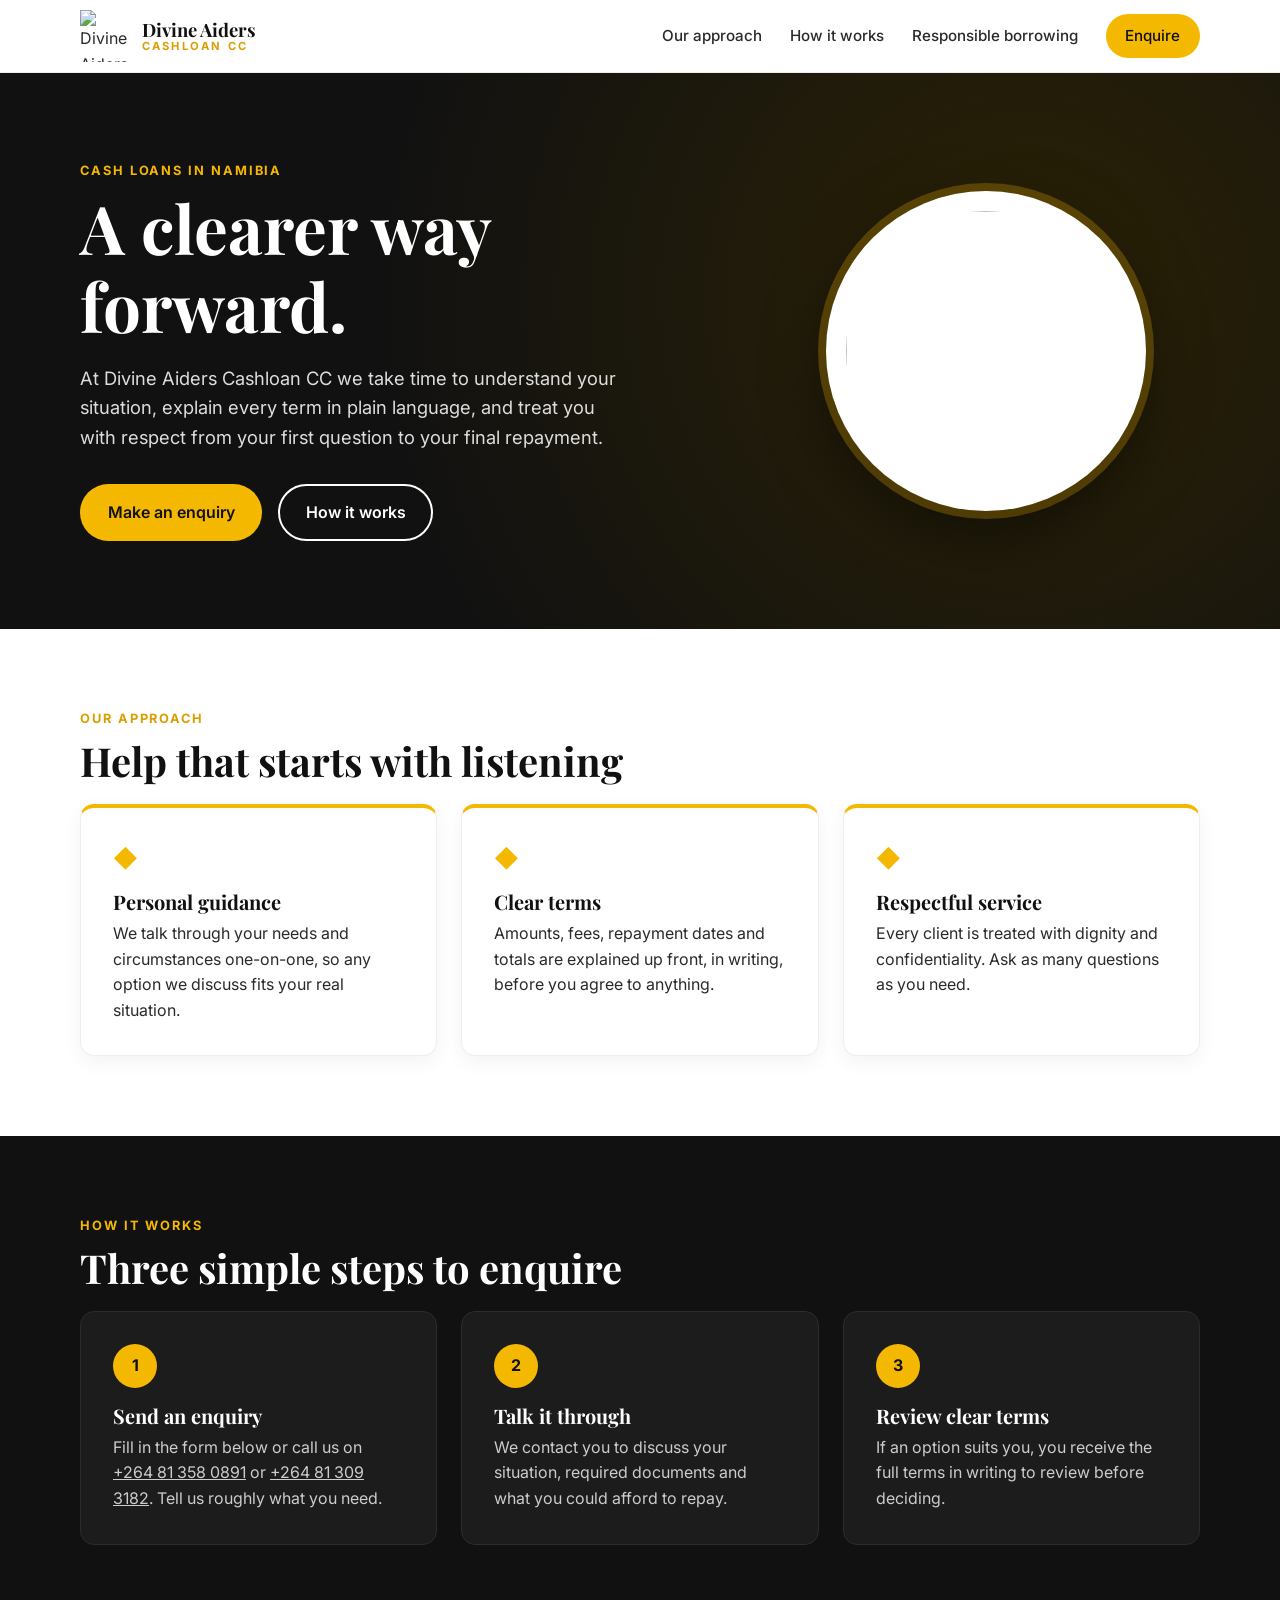
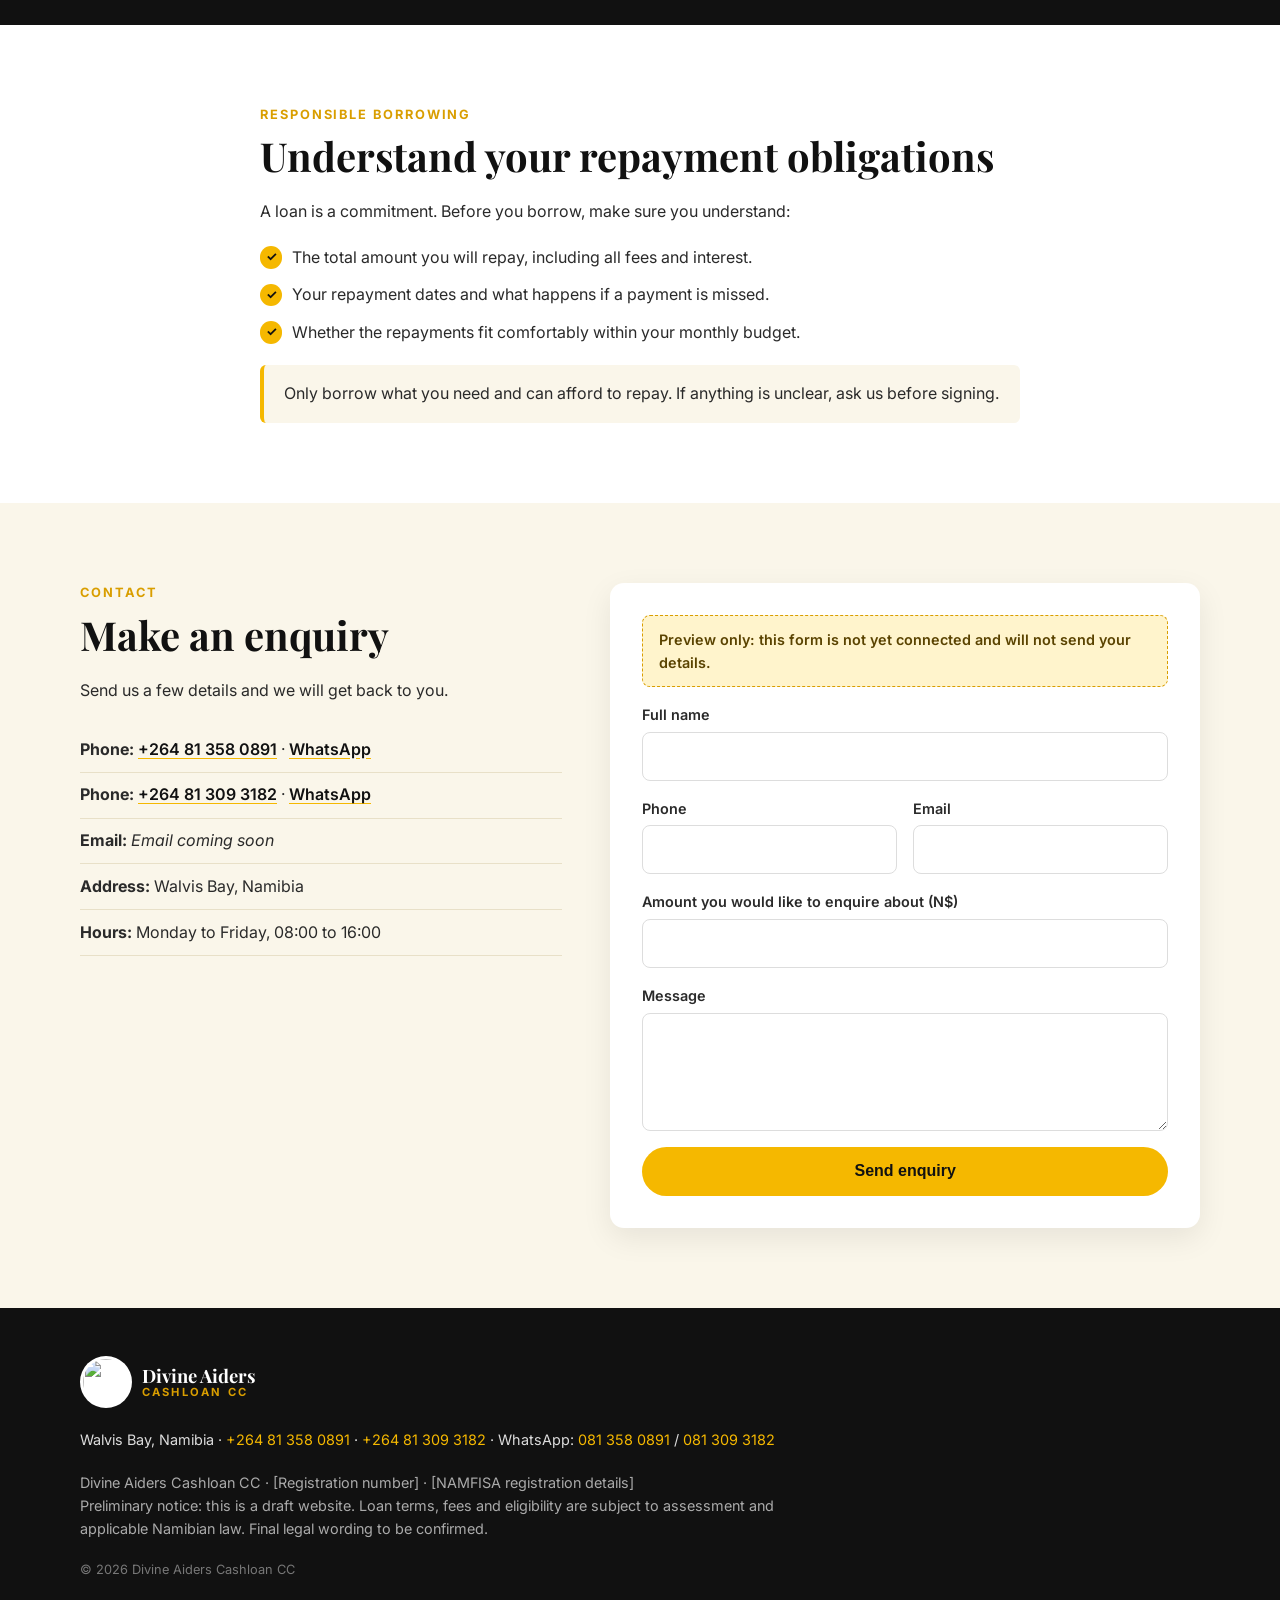
==== index.html @ 738d582b "Add files via upload" ====
<!DOCTYPE html>
<!-- ============================================================
     Divine Aiders Cashloan CC — website DRAFT (front-end only)
     Files: index.html (content/structure), styles.css (look),
            script.js (small interactions), assets/ (images).
     Text in [square brackets] is a PLACEHOLDER to replace with
     real, verified details before publishing.
     ============================================================ -->
<html lang="en">
<head>
  <!-- Basic page settings: character set + mobile-friendly scaling -->
  <meta charset="UTF-8">
  <meta name="viewport" content="width=device-width, initial-scale=1.0">
  <title>Divine Aiders Cashloan CC | A clearer way forward</title>
  <meta name="description" content="Divine Aiders Cashloan CC, Namibia. Personal guidance, clear terms and respectful service.">
  <link rel="icon" href="assets/logo-transparent.png">
  <!-- Google Fonts: Playfair Display for headings, Inter for body text -->
  <link rel="preconnect" href="https://fonts.googleapis.com">
  <link rel="preconnect" href="https://fonts.gstatic.com" crossorigin>
  <link href="https://fonts.googleapis.com/css2?family=Inter:wght@400;500;600;700&family=Playfair+Display:wght@600;700&display=swap" rel="stylesheet">
  <!-- Our own stylesheet -->
  <link rel="stylesheet" href="styles.css">
</head>
<body>

  <!-- ===== HEADER: logo + navigation menu (sticks to top) ===== -->
  <header class="site-header">
    <div class="container header-inner">
      <a href="#home" class="brand">
        <img src="assets/logo.svg" alt="Divine Aiders Cashloan CC logo" width="56" height="56">
        <span class="brand-text">Divine Aiders<small>Cashloan CC</small></span>
      </a>
      <!-- Hamburger button: only visible on small screens (see CSS + script.js) -->
      <button class="nav-toggle" aria-label="Open menu" aria-expanded="false">
        <span></span><span></span><span></span>
      </button>
      <!-- Each link jumps to a section with the matching id below -->
      <nav class="site-nav">
        <a href="#approach">Our approach</a>
        <a href="#how">How it works</a>
        <a href="#responsible">Responsible borrowing</a>
        <a href="#contact" class="btn btn-gold btn-sm">Enquire</a>
      </nav>
    </div>
  </header>

  <main>
    <!-- ===== HERO: the first thing visitors see ===== -->
    <section id="home" class="hero">
      <div class="container hero-inner">
        <div class="hero-copy">
          <p class="eyebrow">Cash loans in Namibia</p>
          <h1>A clearer way forward.</h1>
          <p class="lead">At Divine Aiders Cashloan CC we take time to understand your situation, explain every term in plain language, and treat you with respect from your first question to your final repayment.</p>
          <div class="hero-actions">
            <a href="#contact" class="btn btn-gold">Make an enquiry</a>
            <a href="#how" class="btn btn-outline">How it works</a>
          </div>
        </div>
        <div class="hero-art">
          <img src="assets/logo.svg" alt="" width="320" height="320">
        </div>
      </div>
    </section>

    <!-- ===== OUR APPROACH: three "cards" in a grid ===== -->
    <section id="approach" class="section">
      <div class="container">
        <p class="eyebrow">Our approach</p>
        <h2>Help that starts with listening</h2>
        <div class="cards">
          <article class="card">
            <div class="icon">&#9670;</div>
            <h3>Personal guidance</h3>
            <p>We talk through your needs and circumstances one-on-one, so any option we discuss fits your real situation.</p>
          </article>
          <article class="card">
            <div class="icon">&#9670;</div>
            <h3>Clear terms</h3>
            <p>Amounts, fees, repayment dates and totals are explained up front, in writing, before you agree to anything.</p>
          </article>
          <article class="card">
            <div class="icon">&#9670;</div>
            <h3>Respectful service</h3>
            <p>Every client is treated with dignity and confidentiality. Ask as many questions as you need.</p>
          </article>
        </div>
      </div>
    </section>

    <!-- ===== HOW IT WORKS: numbered 3-step list on a dark background ===== -->
    <section id="how" class="section section-dark">
      <div class="container">
        <p class="eyebrow">How it works</p>
        <h2>Three simple steps to enquire</h2>
        <ol class="steps">
          <li><span class="num">1</span><h3>Send an enquiry</h3><p>Fill in the form below or call us on <a href="tel:+264813580891">+264 81 358 0891</a> or <a href="tel:+264813093182">+264 81 309 3182</a>. Tell us roughly what you need.</p></li>
          <li><span class="num">2</span><h3>Talk it through</h3><p>We contact you to discuss your situation, required documents and what you could afford to repay.</p></li>
          <li><span class="num">3</span><h3>Review clear terms</h3><p>If an option suits you, you receive the full terms in writing to review before deciding.</p></li>
        </ol>
      </div>
    </section>

    <!-- ===== RESPONSIBLE BORROWING ===== -->
    <section id="responsible" class="section">
      <div class="container narrow">
        <p class="eyebrow">Responsible borrowing</p>
        <h2>Understand your repayment obligations</h2>
        <p>A loan is a commitment. Before you borrow, make sure you understand:</p>
        <ul class="checklist">
          <li>The total amount you will repay, including all fees and interest.</li>
          <li>Your repayment dates and what happens if a payment is missed.</li>
          <li>Whether the repayments fit comfortably within your monthly budget.</li>
        </ul>
        <p class="note">Only borrow what you need and can afford to repay. If anything is unclear, ask us before signing.</p>
      </div>
    </section>

    <!-- ===== CONTACT: details + enquiry form ===== -->
    <section id="contact" class="section section-soft">
      <div class="container contact-grid">
        <div>
          <p class="eyebrow">Contact</p>
          <h2>Make an enquiry</h2>
          <p>Send us a few details and we will get back to you.</p>
          <ul class="contact-list">
            <!-- "tel:" links open the phone dialler; wa.me links open a WhatsApp chat -->
            <li><strong>Phone:</strong> <a href="tel:+264813580891">+264 81 358 0891</a> · <a href="https://wa.me/264813580891" target="_blank" rel="noopener">WhatsApp</a></li>
            <li><strong>Phone:</strong> <a href="tel:+264813093182">+264 81 309 3182</a> · <a href="https://wa.me/264813093182" target="_blank" rel="noopener">WhatsApp</a></li>
            <li><strong>Email:</strong> <em>Email coming soon</em></li>
            <li><strong>Address:</strong> Walvis Bay, Namibia</li>
            <li><strong>Hours:</strong> Monday to Friday, 08:00 to 16:00</li>
          </ul>
        </div>
        <!-- The form is NOT connected to anything yet. script.js stops
             it from submitting and shows a "preview" notice instead. -->
        <form id="enquiry-form" class="form" novalidate>
          <div class="preview-banner" role="note">Preview only: this form is not yet connected and will not send your details.</div>
          <label>Full name<input type="text" name="name" required autocomplete="name"></label>
          <div class="row">
            <label>Phone<input type="tel" name="phone" required autocomplete="tel"></label>
            <label>Email<input type="email" name="email" autocomplete="email"></label>
          </div>
          <label>Amount you would like to enquire about (N$)<input type="number" name="amount" min="0" step="100"></label>
          <label>Message<textarea name="message" rows="4"></textarea></label>
          <button type="submit" class="btn btn-gold">Send enquiry</button>
          <!-- Message shown by script.js when the button is clicked -->
          <p id="form-notice" class="form-notice" hidden></p>
        </form>
      </div>
    </section>
  </main>

  <!-- ===== FOOTER ===== -->
  <footer class="site-footer">
    <div class="container footer-inner">
      <div class="brand">
        <img src="assets/logo.svg" alt="" width="48" height="48">
        <span class="brand-text">Divine Aiders<small>Cashloan CC</small></span>
      </div>
      <p class="contact-foot">Walvis Bay, Namibia · <a href="tel:+264813580891">+264 81 358 0891</a> · <a href="tel:+264813093182">+264 81 309 3182</a> · WhatsApp: <a href="https://wa.me/264813580891" target="_blank" rel="noopener">081 358 0891</a> / <a href="https://wa.me/264813093182" target="_blank" rel="noopener">081 309 3182</a></p>
      <p class="legal">Divine Aiders Cashloan CC · [Registration number] · [NAMFISA registration details]<br>
      Preliminary notice: this is a draft website. Loan terms, fees and eligibility are subject to assessment and applicable Namibian law. Final legal wording to be confirmed.</p>
      <p class="copy">&copy; <span id="year"></span> Divine Aiders Cashloan CC</p>
    </div>
  </footer>

  <!-- JavaScript goes last so the page content loads first -->
  <script src="script.js"></script>
</body>
</html>
---- styles.css ----
/* ==========================================================
   styles.css — controls how the site LOOKS.
   Colours are stored once as "variables" so they are easy to change.
   ========================================================== */
:root {
  --gold: #F5B800;
  --gold-dark: #D99E00;
  --black: #111111;
  --ink: #2a2a2a;
  --muted: #6b6b6b;
  --soft: #faf6ea;
  --white: #ffffff;
  --radius: 14px;
}

/* Reset: consistent sizing and no default margins */
* { box-sizing: border-box; margin: 0; padding: 0; }
html { scroll-behavior: smooth; scroll-padding-top: 80px; }
body { font-family: "Inter", system-ui, sans-serif; color: var(--ink); line-height: 1.6; background: var(--white); }
img { max-width: 100%; display: block; }
h1, h2, h3 { font-family: "Playfair Display", Georgia, serif; color: var(--black); line-height: 1.15; }
h2 { font-size: clamp(1.8rem, 3.5vw, 2.5rem); margin-bottom: 1.25rem; }
h3 { font-size: 1.25rem; margin-bottom: .5rem; }
a { color: inherit; }

/* .container keeps content centred with a max width */
.container { width: min(1120px, 92%); margin: 0 auto; }
.narrow { max-width: 760px; }

.eyebrow { text-transform: uppercase; letter-spacing: .15em; font-size: .8rem; font-weight: 700; color: var(--gold-dark); margin-bottom: .5rem; }

/* Buttons */
.btn { display: inline-block; padding: .85rem 1.6rem; border-radius: 999px; font-weight: 600; text-decoration: none; border: 2px solid transparent; cursor: pointer; font-size: 1rem; transition: .2s; }
.btn-gold { background: var(--gold); color: var(--black); }
.btn-gold:hover { background: var(--gold-dark); }
.btn-outline { border-color: var(--white); color: var(--white); }
.btn-outline:hover { background: var(--white); color: var(--black); }
.btn-sm { padding: .5rem 1.1rem; }

/* ---------- Header ---------- */
.site-header { position: sticky; top: 0; z-index: 10; background: rgba(255,255,255,.96); border-bottom: 1px solid #eee; backdrop-filter: blur(6px); }
.header-inner { display: flex; align-items: center; justify-content: space-between; height: 72px; }
.brand { display: flex; align-items: center; gap: .6rem; text-decoration: none; }
.brand img { width: 52px; height: 52px; }
.brand-text { font-family: "Playfair Display", serif; font-weight: 700; font-size: 1.15rem; color: var(--black); line-height: 1.1; }
.brand-text small { display: block; font-family: "Inter", sans-serif; font-size: .7rem; letter-spacing: .2em; text-transform: uppercase; color: var(--gold-dark); }
.site-nav { display: flex; align-items: center; gap: 1.75rem; }
.site-nav a { text-decoration: none; font-weight: 500; font-size: .95rem; }
.site-nav a:not(.btn):hover { color: var(--gold-dark); }
.nav-toggle { display: none; background: none; border: 0; cursor: pointer; padding: .5rem; }
.nav-toggle span { display: block; width: 24px; height: 2px; background: var(--black); margin: 5px 0; }

/* ---------- Hero ---------- */
.hero { background: radial-gradient(circle at 80% 40%, #2b2205 0%, var(--black) 60%); color: #ddd; padding: 5.5rem 0; }
.hero-inner { display: grid; grid-template-columns: 1.2fr .8fr; gap: 3rem; align-items: center; }
.hero h1 { color: var(--white); font-size: clamp(2.5rem, 6vw, 4.2rem); margin-bottom: 1.25rem; }
.hero .eyebrow { color: var(--gold); }
.lead { font-size: 1.15rem; max-width: 34rem; margin-bottom: 2rem; }
.hero-actions { display: flex; gap: 1rem; flex-wrap: wrap; }
.hero-art img { background: var(--white); border-radius: 50%; padding: 1.25rem; margin: 0 auto; box-shadow: 0 0 0 8px rgba(245,184,0,.25), 0 20px 60px rgba(0,0,0,.5); }

/* ---------- Generic sections ---------- */
.section { padding: 5rem 0; }
.section-dark { background: var(--black); color: #ccc; }
.section-dark h2, .section-dark h3 { color: var(--white); }
.section-dark .eyebrow { color: var(--gold); }
.section-soft { background: var(--soft); }

/* Approach cards: CSS grid with 3 columns */
.cards { display: grid; grid-template-columns: repeat(3, 1fr); gap: 1.5rem; }
.card { background: var(--white); border: 1px solid #eee; border-top: 4px solid var(--gold); border-radius: var(--radius); padding: 2rem; box-shadow: 0 6px 20px rgba(0,0,0,.05); }
.icon { color: var(--gold); font-size: 1.5rem; margin-bottom: .75rem; }

/* Steps */
.steps { list-style: none; display: grid; grid-template-columns: repeat(3, 1fr); gap: 1.5rem; }
.steps li { background: #1c1c1c; border-radius: var(--radius); padding: 2rem; border: 1px solid #2c2c2c; }
.num { display: inline-grid; place-items: center; width: 44px; height: 44px; border-radius: 50%; background: var(--gold); color: var(--black); font-weight: 700; margin-bottom: 1rem; }

/* Responsible borrowing */
.checklist { list-style: none; margin: 1.25rem 0; }
.checklist li { padding-left: 2rem; position: relative; margin-bottom: .75rem; }
.checklist li::before { content: "✓"; position: absolute; left: 0; color: var(--black); background: var(--gold); width: 1.4rem; height: 1.4rem; border-radius: 50%; display: grid; place-items: center; font-size: .8rem; font-weight: 700; top: .1rem; }
.note { background: var(--soft); border-left: 4px solid var(--gold); padding: 1rem 1.25rem; border-radius: 6px; }

/* Contact */
.contact-grid { display: grid; grid-template-columns: .9fr 1.1fr; gap: 3rem; align-items: start; }
.contact-list { list-style: none; margin-top: 1.5rem; }
.contact-list li { padding: .6rem 0; border-bottom: 1px solid #e8e0c8; }
.form { background: var(--white); padding: 2rem; border-radius: var(--radius); box-shadow: 0 10px 30px rgba(0,0,0,.08); display: grid; gap: 1rem; }
.form label { display: grid; gap: .35rem; font-weight: 600; font-size: .9rem; }
.form input, .form textarea { font: inherit; font-weight: 400; padding: .75rem .9rem; border: 1px solid #ddd; border-radius: 8px; width: 100%; }
.form input:focus, .form textarea:focus { outline: 2px solid var(--gold); border-color: var(--gold); }
.row { display: grid; grid-template-columns: 1fr 1fr; gap: 1rem; }
.preview-banner { background: #fff4cc; border: 1px dashed var(--gold-dark); color: #5a4300; padding: .75rem 1rem; border-radius: 8px; font-size: .9rem; font-weight: 600; }
.form-notice { background: var(--black); color: var(--white); padding: .9rem 1rem; border-radius: 8px; font-size: .95rem; }

/* Footer */
.site-footer { background: var(--black); color: #aaa; padding: 3rem 0 2rem; font-size: .9rem; }
.site-footer .brand-text { color: var(--white); }
.site-footer .brand img { background: var(--white); border-radius: 50%; padding: 3px; }
.footer-inner { display: grid; gap: 1.25rem; }
.legal { max-width: 760px; }
.copy { color: #777; font-size: .8rem; }

/* ==========================================================
   RESPONSIVE: rules below apply only on screens ≤ 860px wide
   ========================================================== */
@media (max-width: 860px) {
  .nav-toggle { display: block; }
  /* Menu is hidden until the hamburger adds the "open" class */
  .site-nav { display: none; position: absolute; top: 72px; left: 0; right: 0; background: var(--white); flex-direction: column; padding: 1.25rem; gap: 1rem; border-bottom: 1px solid #eee; }
  .site-nav.open { display: flex; }
  .hero { padding: 3.5rem 0; }
  .hero-inner, .contact-grid { grid-template-columns: 1fr; }
  .hero-art { order: -1; }
  .hero-art img { width: 180px; height: 180px; }
  .cards, .steps { grid-template-columns: 1fr; }
  .section { padding: 3.5rem 0; }
}
@media (max-width: 480px) { .row { grid-template-columns: 1fr; } .form { padding: 1.25rem; } }

/* Contact links */
.contact-list a { color: var(--black); font-weight: 600; text-decoration-color: var(--gold); text-underline-offset: 3px; }
.contact-foot a { color: var(--gold); text-decoration: none; }
.contact-foot { color: #ddd; }
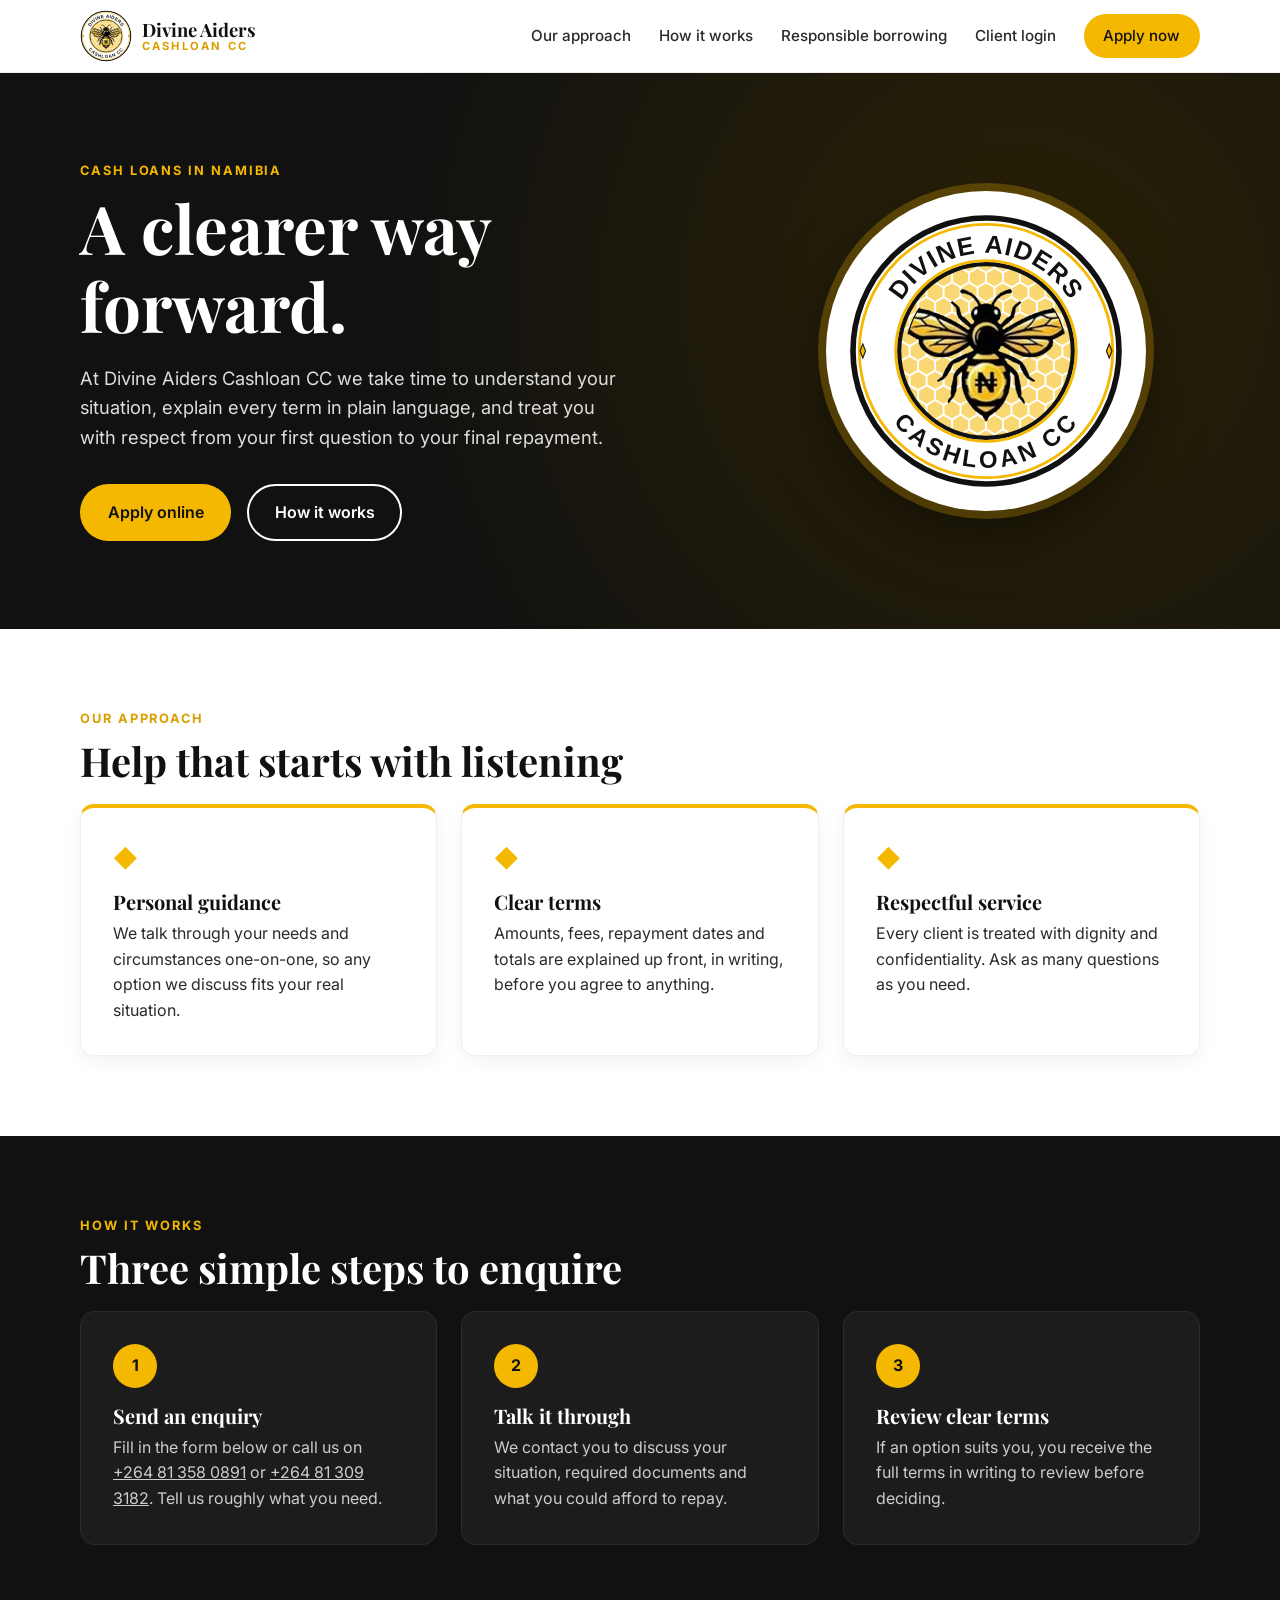
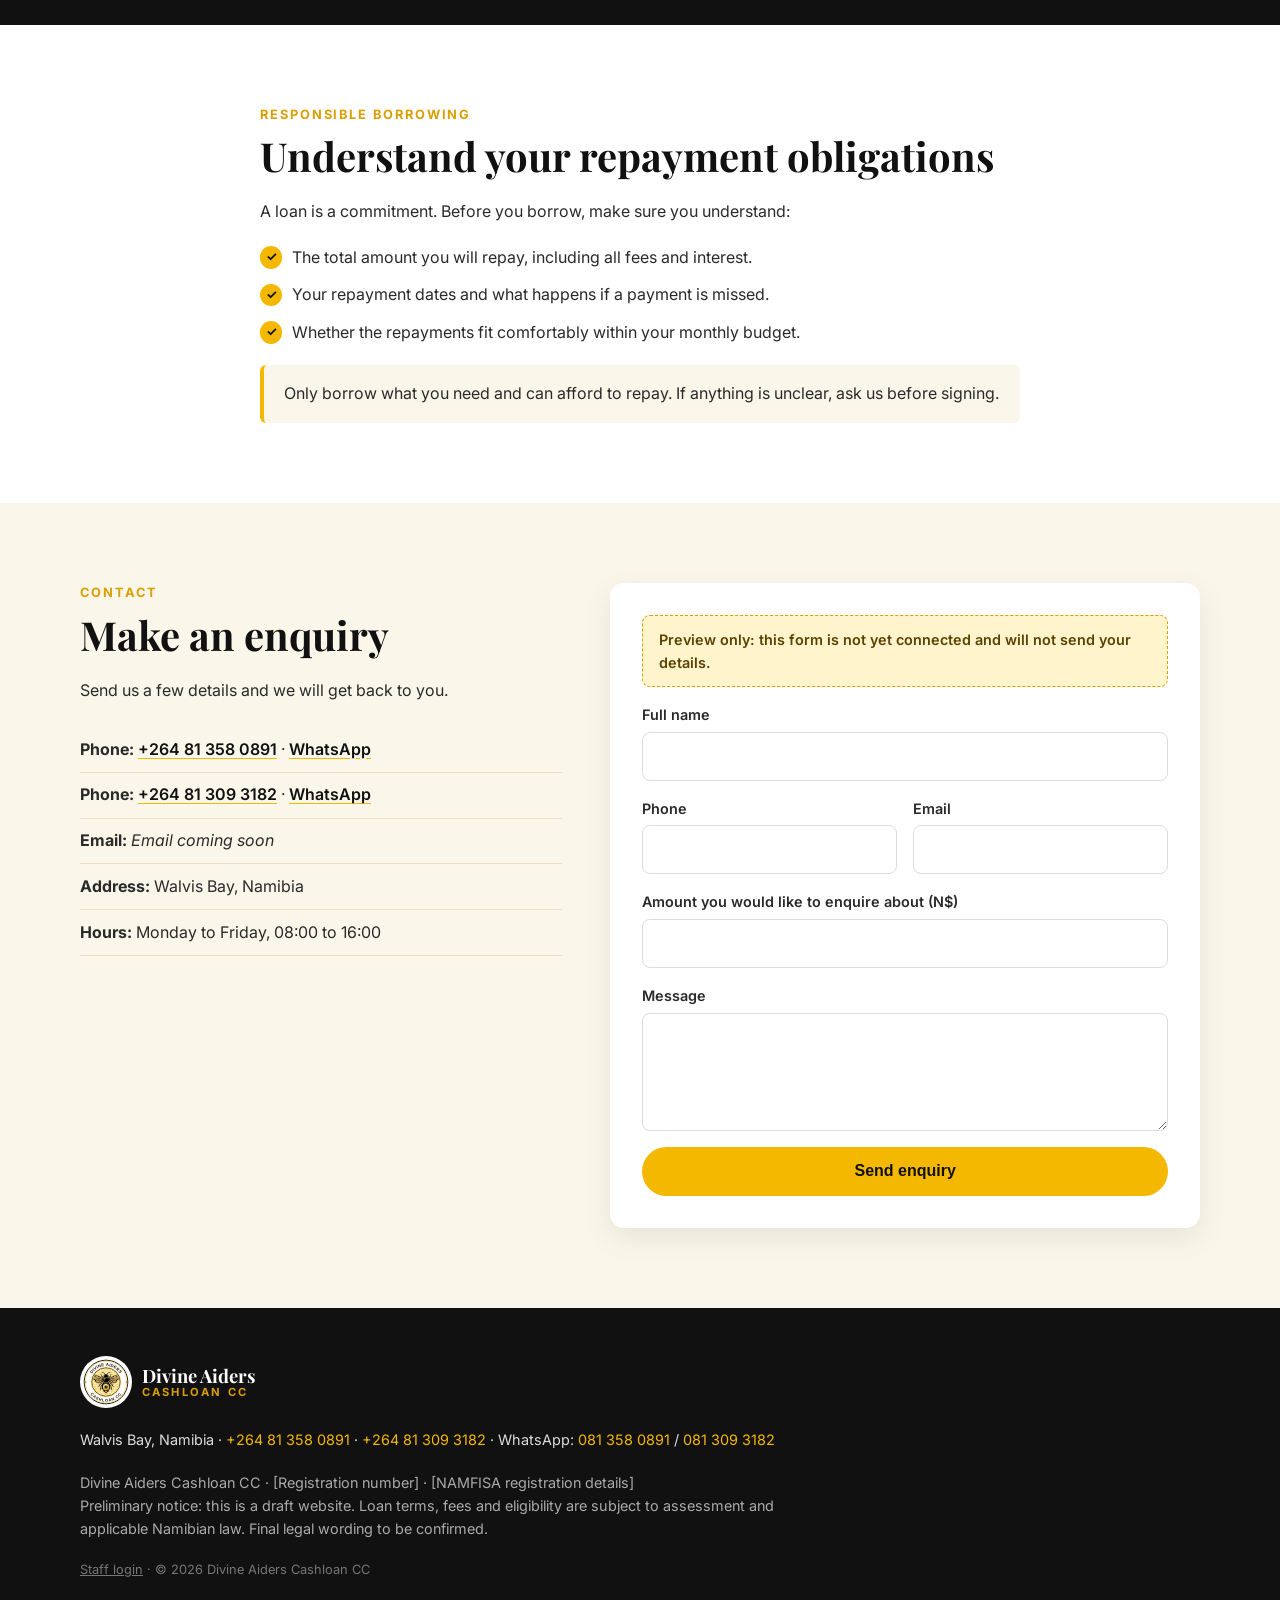
==== commit eaa01d6d: "Add loan application, client and staff portals" ====
--- a/index.html
+++ b/index.html
@@ -39,7 +39,8 @@
         <a href="#approach">Our approach</a>
         <a href="#how">How it works</a>
         <a href="#responsible">Responsible borrowing</a>
-        <a href="#contact" class="btn btn-gold btn-sm">Enquire</a>
+        <a href="client.html">Client login</a>
+        <a href="apply.html" class="btn btn-gold btn-sm">Apply now</a>
       </nav>
     </div>
   </header>
@@ -53,7 +54,7 @@
           <h1>A clearer way forward.</h1>
           <p class="lead">At Divine Aiders Cashloan CC we take time to understand your situation, explain every term in plain language, and treat you with respect from your first question to your final repayment.</p>
           <div class="hero-actions">
-            <a href="#contact" class="btn btn-gold">Make an enquiry</a>
+            <a href="apply.html" class="btn btn-gold">Apply online</a>
             <a href="#how" class="btn btn-outline">How it works</a>
           </div>
         </div>
@@ -161,7 +162,7 @@
       <p class="contact-foot">Walvis Bay, Namibia · <a href="tel:+264813580891">+264 81 358 0891</a> · <a href="tel:+264813093182">+264 81 309 3182</a> · WhatsApp: <a href="https://wa.me/264813580891" target="_blank" rel="noopener">081 358 0891</a> / <a href="https://wa.me/264813093182" target="_blank" rel="noopener">081 309 3182</a></p>
       <p class="legal">Divine Aiders Cashloan CC · [Registration number] · [NAMFISA registration details]<br>
       Preliminary notice: this is a draft website. Loan terms, fees and eligibility are subject to assessment and applicable Namibian law. Final legal wording to be confirmed.</p>
-      <p class="copy">&copy; <span id="year"></span> Divine Aiders Cashloan CC</p>
+      <p class="copy"><a href="staff.html" style="color:#777">Staff login</a> · &copy; <span id="year"></span> Divine Aiders Cashloan CC</p>
     </div>
   </footer>
 
--- a/styles.css
+++ b/styles.css
@@ -123,3 +123,55 @@
 .contact-list a { color: var(--black); font-weight: 600; text-decoration-color: var(--gold); text-underline-offset: 3px; }
 .contact-foot a { color: var(--gold); text-decoration: none; }
 .contact-foot { color: #ddd; }
+
+/* ==========================================================
+   Loan system pages (apply / client / staff)
+   ========================================================== */
+.page { padding: 3rem 0 4rem; background: var(--soft); min-height: 70vh; }
+.panel { background: var(--white); border-radius: var(--radius); box-shadow: 0 10px 30px rgba(0,0,0,.08); padding: 1.75rem; margin-bottom: 1.5rem; }
+.form select { font: inherit; padding: .75rem .9rem; border: 1px solid #ddd; border-radius: 8px; width: 100%; background: #fff; }
+.form input[type=file] { padding: .5rem; background: #fafafa; }
+.form .check { display: flex; gap: .6rem; align-items: flex-start; font-weight: 400; }
+.form .check input { width: auto; margin-top: .3rem; }
+.calc { display: grid; grid-template-columns: repeat(3, 1fr); gap: .75rem; }
+.calc div { background: var(--black); color: #fff; border-radius: 10px; padding: .9rem; text-align: center; }
+.calc small { display: block; color: var(--gold); text-transform: uppercase; letter-spacing: .1em; font-size: .7rem; }
+.calc strong { font-size: 1.2rem; }
+.hint { color: var(--muted); font-size: .85rem; font-weight: 400; }
+.msg { padding: .9rem 1rem; border-radius: 8px; font-size: .95rem; }
+.msg.ok { background: #e7f6e7; color: #1d5e1d; }
+.msg.err { background: #fde8e8; color: #8a1c1c; }
+.msg.info { background: #fff4cc; color: #5a4300; }
+.stats { display: grid; grid-template-columns: repeat(auto-fit, minmax(180px, 1fr)); gap: 1rem; margin-bottom: 1.5rem; }
+.stat { background: var(--black); color: #ddd; border-radius: var(--radius); padding: 1.25rem; border-top: 4px solid var(--gold); }
+.stat small { display: block; text-transform: uppercase; letter-spacing: .12em; font-size: .72rem; color: var(--gold); }
+.stat strong { font-size: 1.5rem; color: #fff; }
+.tabs { display: flex; gap: .5rem; flex-wrap: wrap; margin-bottom: 1rem; }
+.tabs button { background: #fff; border: 1px solid #ddd; border-radius: 999px; padding: .5rem 1rem; cursor: pointer; font: inherit; font-weight: 600; }
+.tabs button.active { background: var(--gold); border-color: var(--gold); }
+.table-wrap { overflow-x: auto; }
+table { width: 100%; border-collapse: collapse; font-size: .92rem; }
+th, td { text-align: left; padding: .6rem .5rem; border-bottom: 1px solid #eee; vertical-align: top; }
+th { font-size: .75rem; text-transform: uppercase; letter-spacing: .08em; color: var(--muted); }
+.badge { display: inline-block; padding: .15rem .6rem; border-radius: 999px; font-size: .75rem; font-weight: 700; background: #eee; }
+.badge.pending { background: #fff4cc; } .badge.approved, .badge.active { background: #e7f6e7; }
+.badge.declined, .badge.blocked, .badge.rejected { background: #fde8e8; } .badge.paid, .badge.closed { background: #e6eefc; }
+.btn-xs { padding: .3rem .75rem; font-size: .8rem; }
+.btn-dark { background: var(--black); color: #fff; }
+.btn-light { background: #fff; border-color: #ccc; color: var(--black); }
+.btn[disabled] { opacity: .45; cursor: not-allowed; }
+.progress { height: 18px; background: #eee; border-radius: 999px; overflow: hidden; }
+.progress > span { display: block; height: 100%; background: linear-gradient(90deg, var(--gold-dark), var(--gold)); }
+.code-box { font-family: monospace; font-size: 1.6rem; letter-spacing: .15em; background: var(--black); color: var(--gold); padding: .75rem 1rem; border-radius: 8px; text-align: center; }
+.actions { display: flex; gap: .4rem; flex-wrap: wrap; }
+dialog { border: 0; border-radius: var(--radius); padding: 1.5rem; max-width: 560px; width: 92%; }
+dialog::backdrop { background: rgba(0,0,0,.6); }
+.hidden { display: none !important; }
+@media (max-width: 600px) {
+  .calc { grid-template-columns: 1fr; }
+  .panel { padding: 1.1rem; }
+  table.stack thead { display: none; }
+  table.stack tr { display: block; border-bottom: 2px solid #eee; padding: .5rem 0; }
+  table.stack td { display: flex; justify-content: space-between; gap: 1rem; border: 0; padding: .25rem 0; }
+  table.stack td::before { content: attr(data-label); font-weight: 700; color: var(--muted); font-size: .8rem; }
+}
